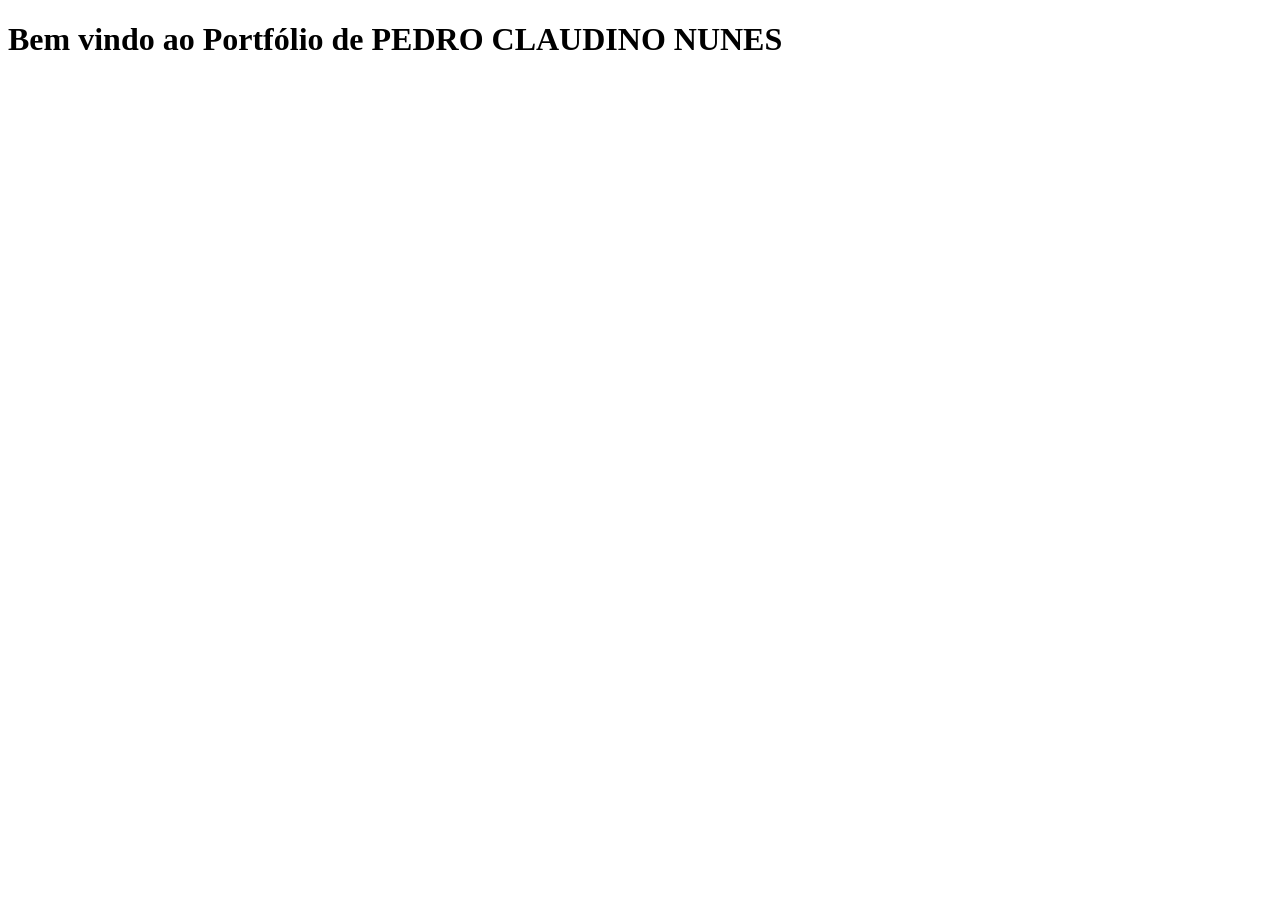
==== docs/index.html @ 67e27e83 "Criação do arquivo docs/index.html" ====
<!DOCTYPE html>
<html lang="pt-br">
<head>
    <meta charset="UTF-8">
    <title>Portfólio - PEDRO CLAUDINO NUNES</title>
</head>
<body>
    <h1>Bem vindo ao Portfólio de PEDRO CLAUDINO NUNES</h1>
</body>
</html>
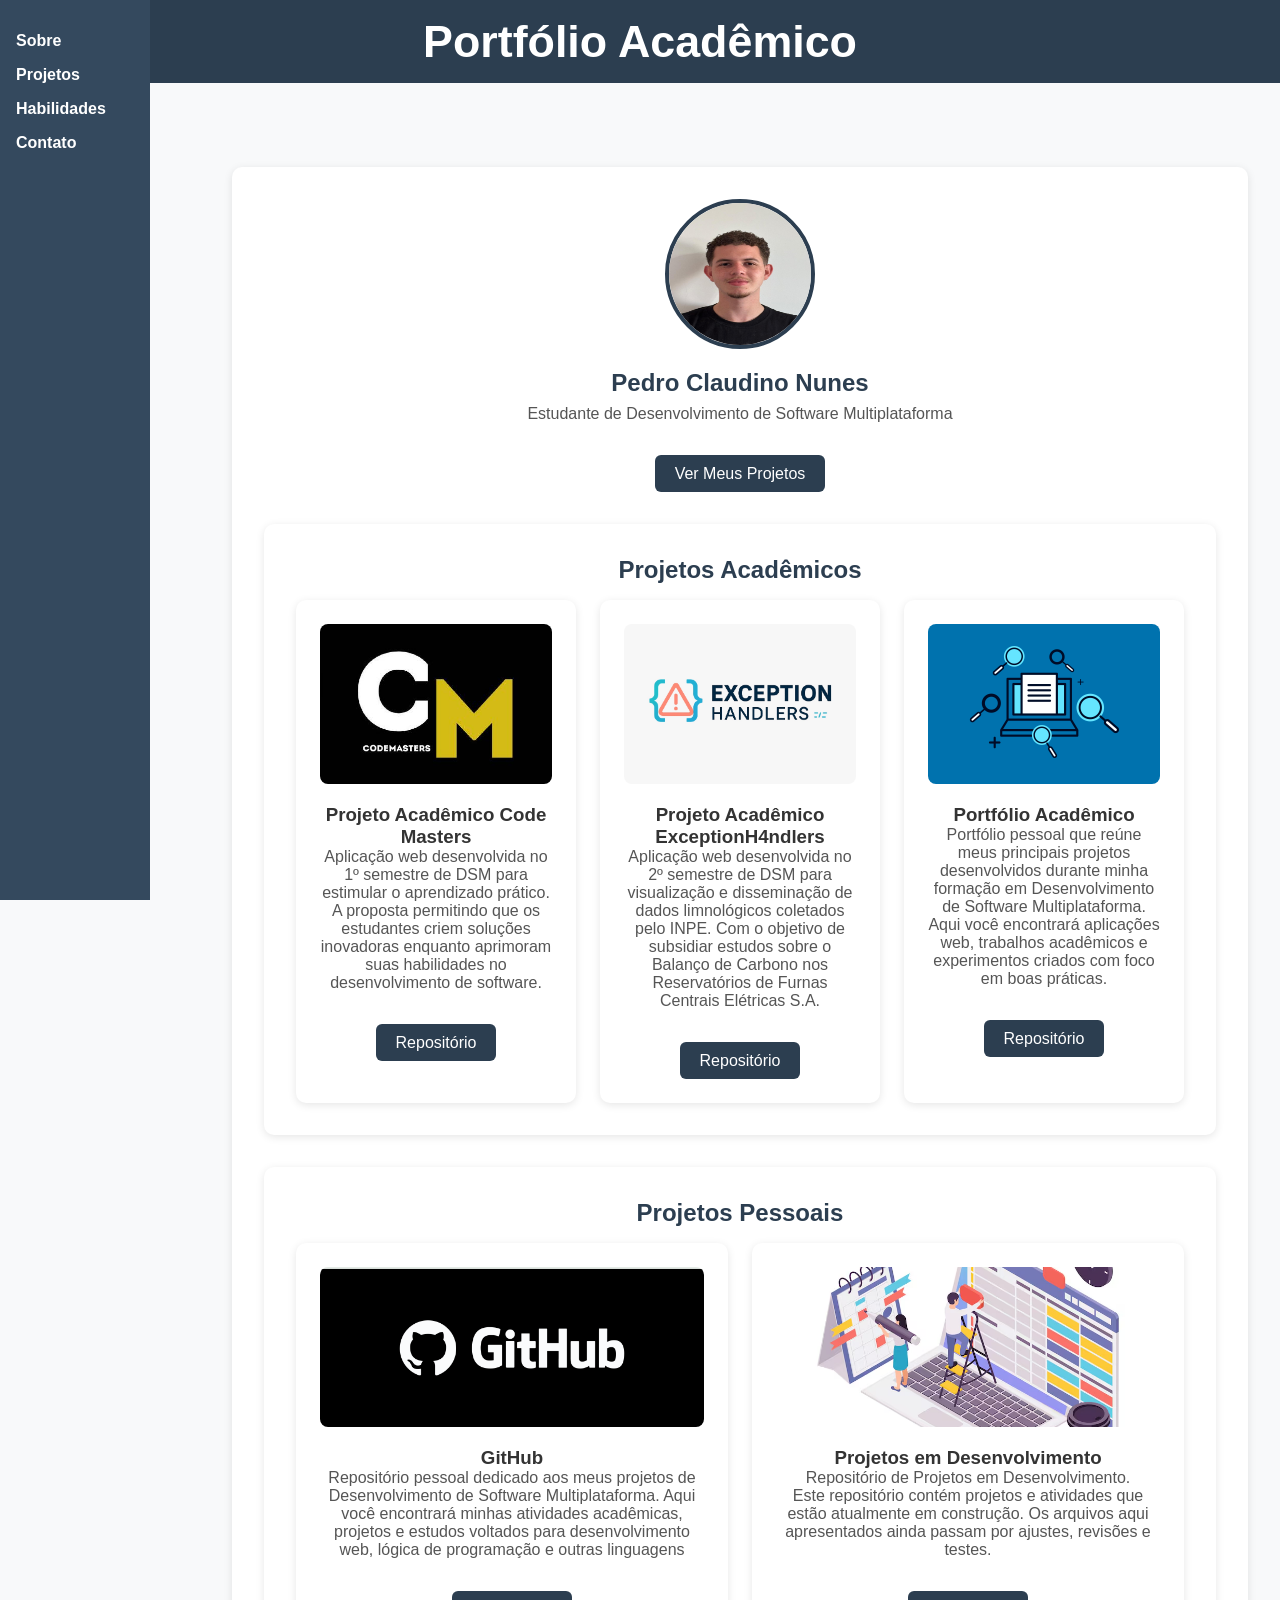
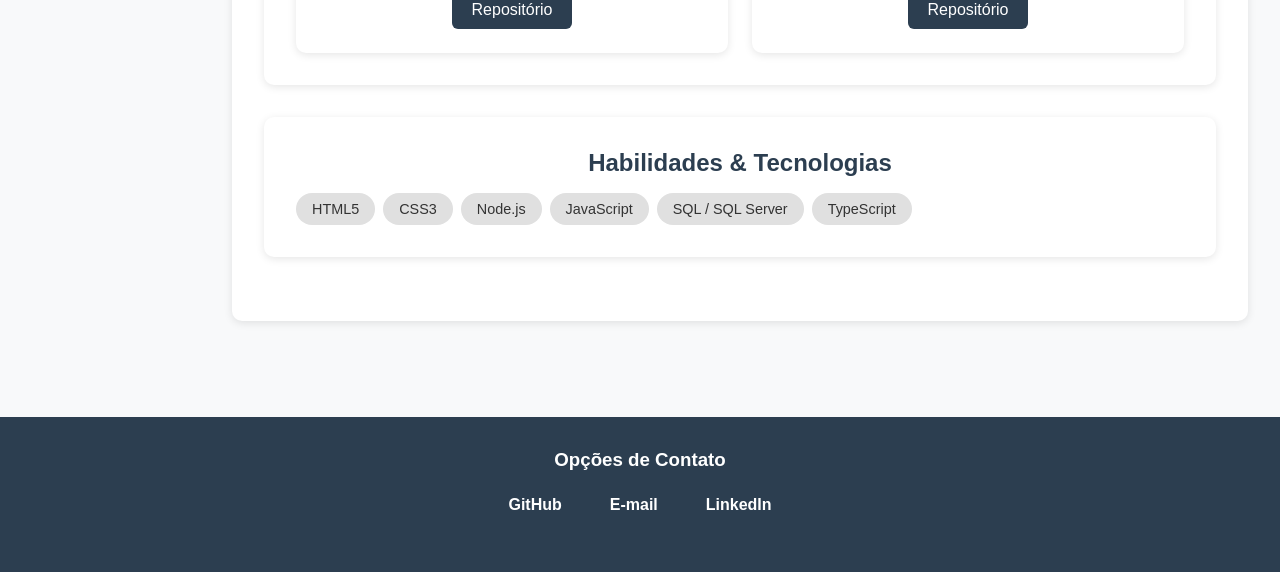
==== commit 1a05f3b1: "Add files via upload" ====
--- a/docs/index.html
+++ b/docs/index.html
@@ -1,11 +1,109 @@
-
-<!DOCTYPE html>
-<html lang="pt-br">
-<head>
-    <meta charset="UTF-8">
-    <title>Portfólio - PEDRO CLAUDINO NUNES</title>
-</head>
-<body>
-    <h1>Bem vindo ao Portfólio de PEDRO CLAUDINO NUNES</h1>
-</body>
-</html>
+<!DOCTYPE html>
+<html lang="pt-BR">
+<head>
+  <meta charset="UTF-8">
+  <title>Portfólio - Pedro Claudino Nunes</title>
+  <link rel="stylesheet" href="style.css">
+</head>
+<body>
+  
+  <header class="header">
+    <h1>Portfólio Acadêmico</h1>
+  </header>
+
+  <aside class="sidebar">
+    <nav>
+      <a href="#sobre">Sobre</a>
+      <a href="#projetos">Projetos</a>
+      
+      <a href="#habilidades">Habilidades</a>
+      <a href="#contato">Contato</a>
+    </nav>
+  </aside>
+
+  <main class="conteudo">
+
+    <section class="hero">
+      <img src="profilepicture.jpeg" alt="Foto de Pedro" class="hero-img">
+      <h2>Pedro Claudino Nunes</h2>
+      <p>Estudante de Desenvolvimento de Software Multiplataforma</p>
+      <a href="#projetos" class="btn">Ver Meus Projetos</a>
+<section id="projetos" class="secao">
+  <h2>Projetos Acadêmicos</h2>
+
+  <div class="cards">
+
+    <div class="card">
+      <img src="codemasters.jfif" alt="Imagem do projeto Code Masters" class="card-img">
+      <h3>Projeto Acadêmico Code Masters</h3>
+      <p>Aplicação web desenvolvida no 1º semestre de DSM para estimular o aprendizado prático. A proposta permitindo que os estudantes criem soluções inovadoras enquanto aprimoram suas habilidades no desenvolvimento de software.</p>
+      <a href="https://github.com/CodeMasters-dsm/Projeto" target="_blank" class="btn">Repositório</a>
+    </div>
+
+    <div class="card">
+      <img src="exceptionhandlers.jpeg" alt="Imagem do projeto ExceptionHandlers" class="card-img">
+      <h3>Projeto Acadêmico ExceptionH4ndlers</h3>
+      <p>Aplicação web desenvolvida no 2º semestre de DSM para visualização e disseminação de dados limnológicos coletados pelo INPE. Com o objetivo de subsidiar estudos sobre o Balanço de Carbono nos Reservatórios de Furnas Centrais Elétricas S.A.</p>
+      <a href="https://github.com/ExceptionH4ndlers/ABP_2DSM" target="_blank" class="btn">Repositório</a>
+    </div>
+
+    <div class="card">
+      <img src="portifolio.png" alt="Imagem do Portfólio" class="card-img">
+      <h3>Portfólio Acadêmico</h3>
+      <p>Portfólio pessoal que reúne meus principais projetos desenvolvidos durante minha formação em Desenvolvimento de Software Multiplataforma. Aqui você encontrará aplicações web, trabalhos acadêmicos e experimentos criados com foco em boas práticas.</p>
+      <a href="https://github.com/fatec-jacarei-dsm-portfolio/ra2581392513045" target="_blank" class="btn">Repositório</a>
+    </div>
+
+  </div>
+</section>
+
+<section id="projetos" class="secao">
+  <h2>Projetos Pessoais</h2>
+
+  <div class="cards">
+
+    <div class="card">
+      <img src="github.png" alt="Imagem do GitHub" class="card-img">
+      <h3>GitHub</h3>
+      <p>Repositório pessoal dedicado aos meus projetos de Desenvolvimento de Software Multiplataforma. Aqui você encontrará minhas atividades acadêmicas, projetos e estudos voltados para desenvolvimento web, lógica de programação e outras linguagens</p>
+      <a href="https://github.com/PeClaudino2006?tab=repositories" target="_blank" class="btn">Repositório</a>
+    </div>
+
+    <div class="card">
+      <img src="planejamento.png" alt="Imagem do Git de atividades" class="card-img">
+      <h3>Projetos em Desenvolvimento</h3>
+      <p>Repositório de Projetos em Desenvolvimento. <br>Este repositório contém projetos e atividades que estão atualmente em construção. Os arquivos aqui apresentados ainda passam por ajustes, revisões e testes.</br></p>
+      <a href="https://github.com/PeClaudino2006/Fatec_Atividades" target="_blank" class="btn">Repositório</a>
+    </div>
+
+  </div>
+</section>
+
+
+
+
+    <section id="habilidades" class="secao">
+      <h2>Habilidades & Tecnologias</h2>
+      <div class="tags">
+        <span>HTML5</span>
+        <span>CSS3</span>
+        <span>Node.js</span>
+        <span>JavaScript</span>
+        <span>SQL / SQL Server</span>
+        <span>TypeScript</span>
+      </div>
+    </section>
+    
+  </main>
+
+  <footer id="contato">
+    <h3>Opções de Contato</h3>
+    <div class="footer-links">
+      <a href="https://github.com/PeClaudino2006" target="_blank">GitHub</a>
+      <a href="pedro.nunes11@fatec.sp.gov.br">E-mail</a>
+      <a href="https://www.linkedin.com/in/pedro-claudino-0566472b9/" target="_blank">LinkedIn</a>
+    </div>
+  </footer>
+
+</body>
+</html>
--- a/docs/style.css
+++ b/docs/style.css
@@ -0,0 +1,207 @@
+* {
+  margin: 0;
+  padding: 0;
+  box-sizing: border-box;
+}
+
+html {
+  scroll-behavior: smooth; 
+}
+
+body {
+  font-family: Arial, sans-serif;
+  background: #f8f9fa;
+  color: #333;
+  display: flex;
+  flex-direction: column;
+}
+
+
+.header {
+  background: #2c3e50;
+  color: white;
+  text-align: center;
+  padding: 1rem;
+  text-align: center;
+  font-size: 1.4rem;
+  font-weight: bold;
+}
+
+.sidebar {
+  position: fixed;
+  top: 0;
+  left: 0;
+  width: 150px;
+  height: 100%;
+  background: #34495e;
+  padding: 2rem 1rem;
+}
+
+.sidebar nav {
+  display: flex;
+  flex-direction: column;
+  gap: 1rem;
+}
+
+.sidebar a {
+  color: white;
+  text-decoration: none;
+  font-weight: bold;
+}
+
+.sidebar a:hover {
+  text-decoration: underline;
+}
+
+
+.conteudo {
+  margin-left: 200px; 
+  margin-top: 20px;
+  padding: 2rem;
+}
+
+.hero {
+  text-align: center;
+  margin: 2rem auto;
+  padding: 2rem;
+  background: white;
+  border-radius: 10px;
+  box-shadow: 0 2px 8px rgba(0,0,0,0.1);
+}
+
+.hero-img {
+  width: 150px;
+  height: 150px;
+  border-radius: 50%;
+  border: 4px solid #2c3e50;
+  margin-bottom: 1rem;
+}
+
+.hero h2 {
+  color: #2c3e50;
+  margin-bottom: 0.5rem;
+}
+
+.hero p {
+  margin-bottom: 1rem;
+  color: #555;
+}
+
+.secao {
+  max-width: 1000px;
+  margin: 2rem auto;
+  padding: 2rem;
+  background: white;
+  border-radius: 10px;
+  box-shadow: 0 2px 8px rgba(0,0,0,0.1);
+}
+
+.secao h2 {
+  color: #2c3e50;
+  margin-bottom: 1rem;
+}
+
+
+.cards {
+  display: grid;
+  grid-template-columns: repeat(auto-fit, minmax(280px, 1fr));
+  gap: 1.5rem;
+}
+
+.card {
+  padding: 1.5rem;
+  background: #fff;
+  border-radius: 10px;
+  box-shadow: 0 2px 8px rgba(0,0,0,0.1);
+  text-align: center;
+  transition: transform 0.3s, box-shadow 0.3s;
+}
+
+.card:hover {
+  transform: translateY(-5px);
+  box-shadow: 0 4px 12px rgba(0,0,0,0.15);
+}
+
+.card-img {
+  width: 100%;
+  height: 160px;
+  object-fit: cover;
+  border-radius: 8px;
+  margin-bottom: 1rem;
+}
+
+.btn {
+  display: inline-block;
+  margin-top: 1rem;
+  padding: 0.6rem 1.2rem;
+  background: #2c3e50;
+  color: white;
+  border-radius: 6px;
+  text-decoration: none;
+  transition: background 0.3s;
+}
+
+.btn:hover {
+  background: #1a252f;
+}
+
+.tags {
+  display: flex;
+  flex-wrap: wrap;
+  gap: 0.5rem;
+  margin-top: 1rem;
+}
+
+.tags span {
+  background: #e0e0e0;
+  padding: 0.5rem 1rem;
+  border-radius: 20px;
+  font-size: 0.9rem;
+}
+
+.cert-list {
+  list-style: none;
+  padding-left: 1rem;
+}
+
+.cert-list li {
+  margin-bottom: 0.5rem;
+}
+
+footer {
+  text-align: center;
+  padding: 2rem 1rem;
+  background: #2c3e50;
+  color: white;
+  margin-top: 2rem;
+}
+
+.footer-links {
+  display: flex;
+  justify-content: center;
+  gap: 1rem;
+  margin: 1rem 0;
+}
+
+.footer-links a {
+  text-decoration: none;
+  padding: 0.6rem 1rem;
+  border-radius: 6px;
+  color: white;
+  font-weight: bold;
+  transition: background 0.3s;
+}
+
+.footer-links a:hover {
+  background: #1a252f;
+}
+
+@media (max-width: 768px) {
+  .sidebar {
+    display: none;
+  }
+  .conteudo {
+    margin-left: 0;
+  }
+}
+
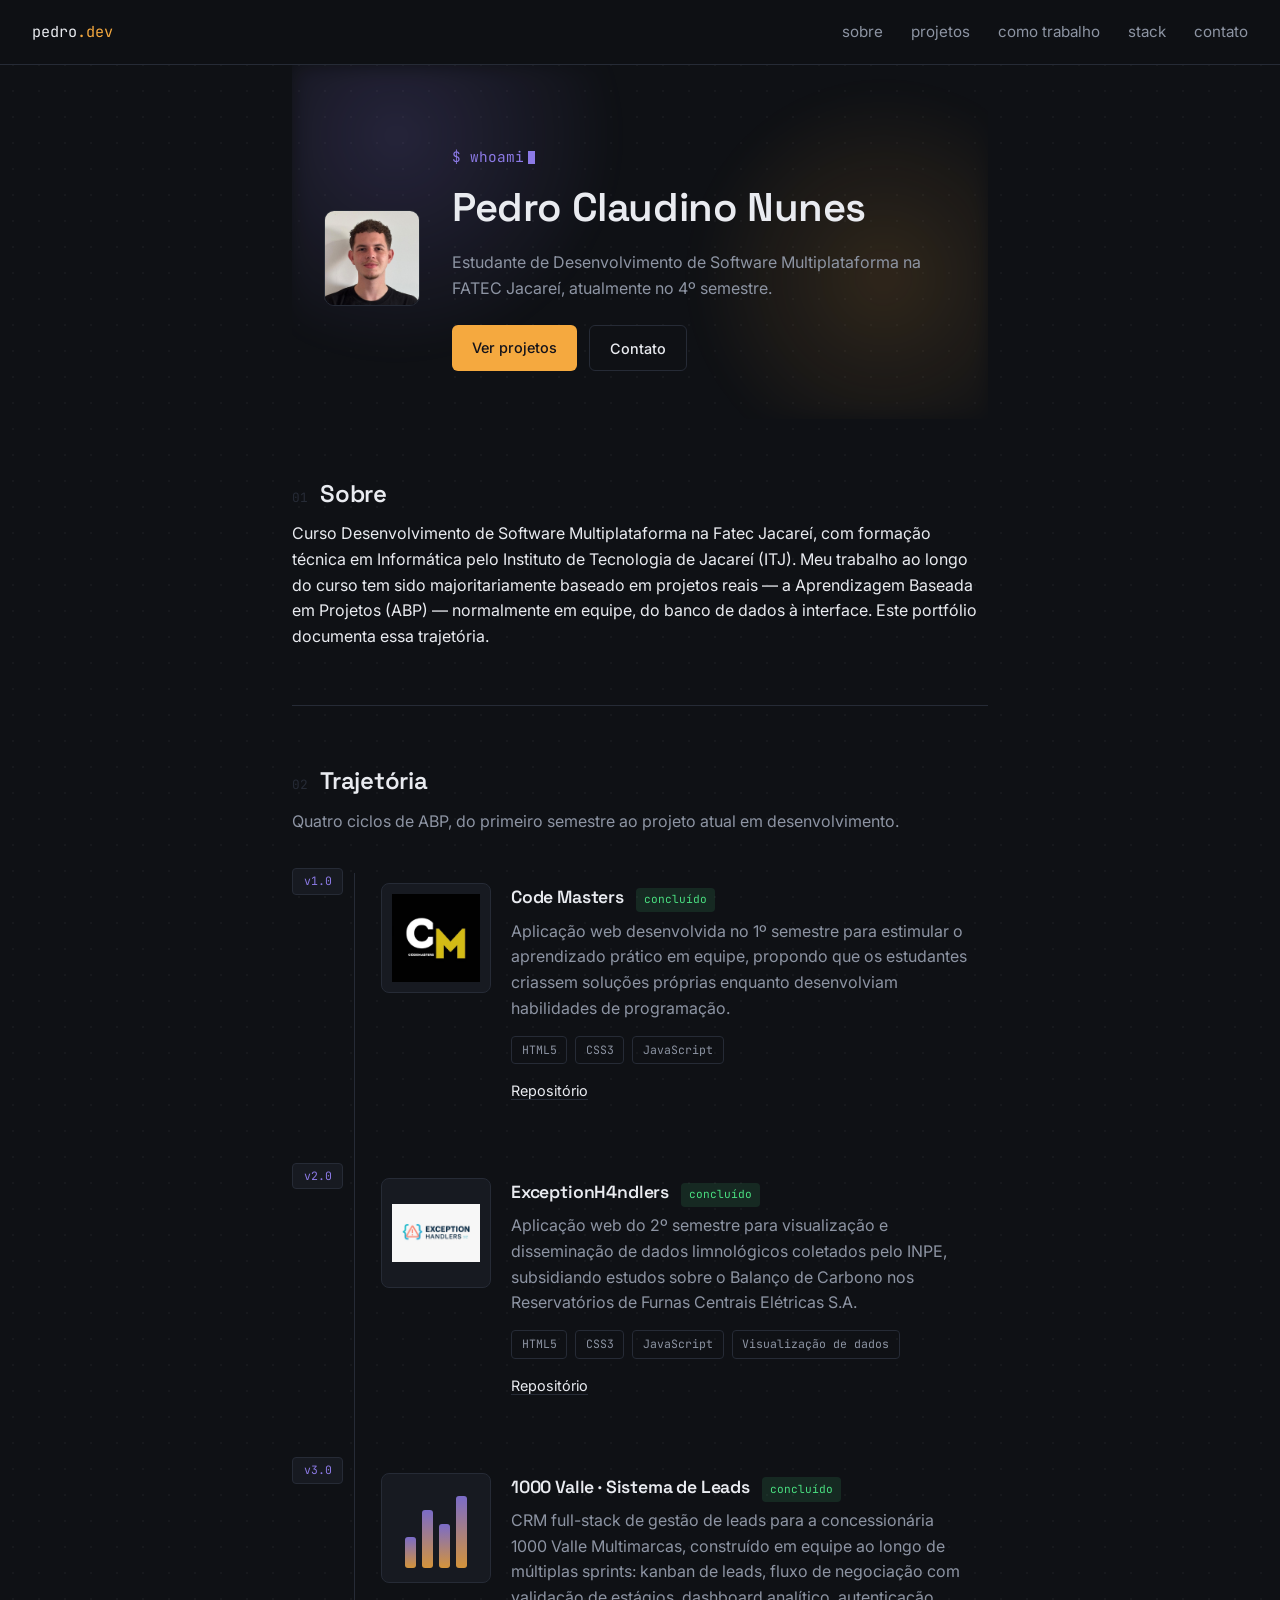
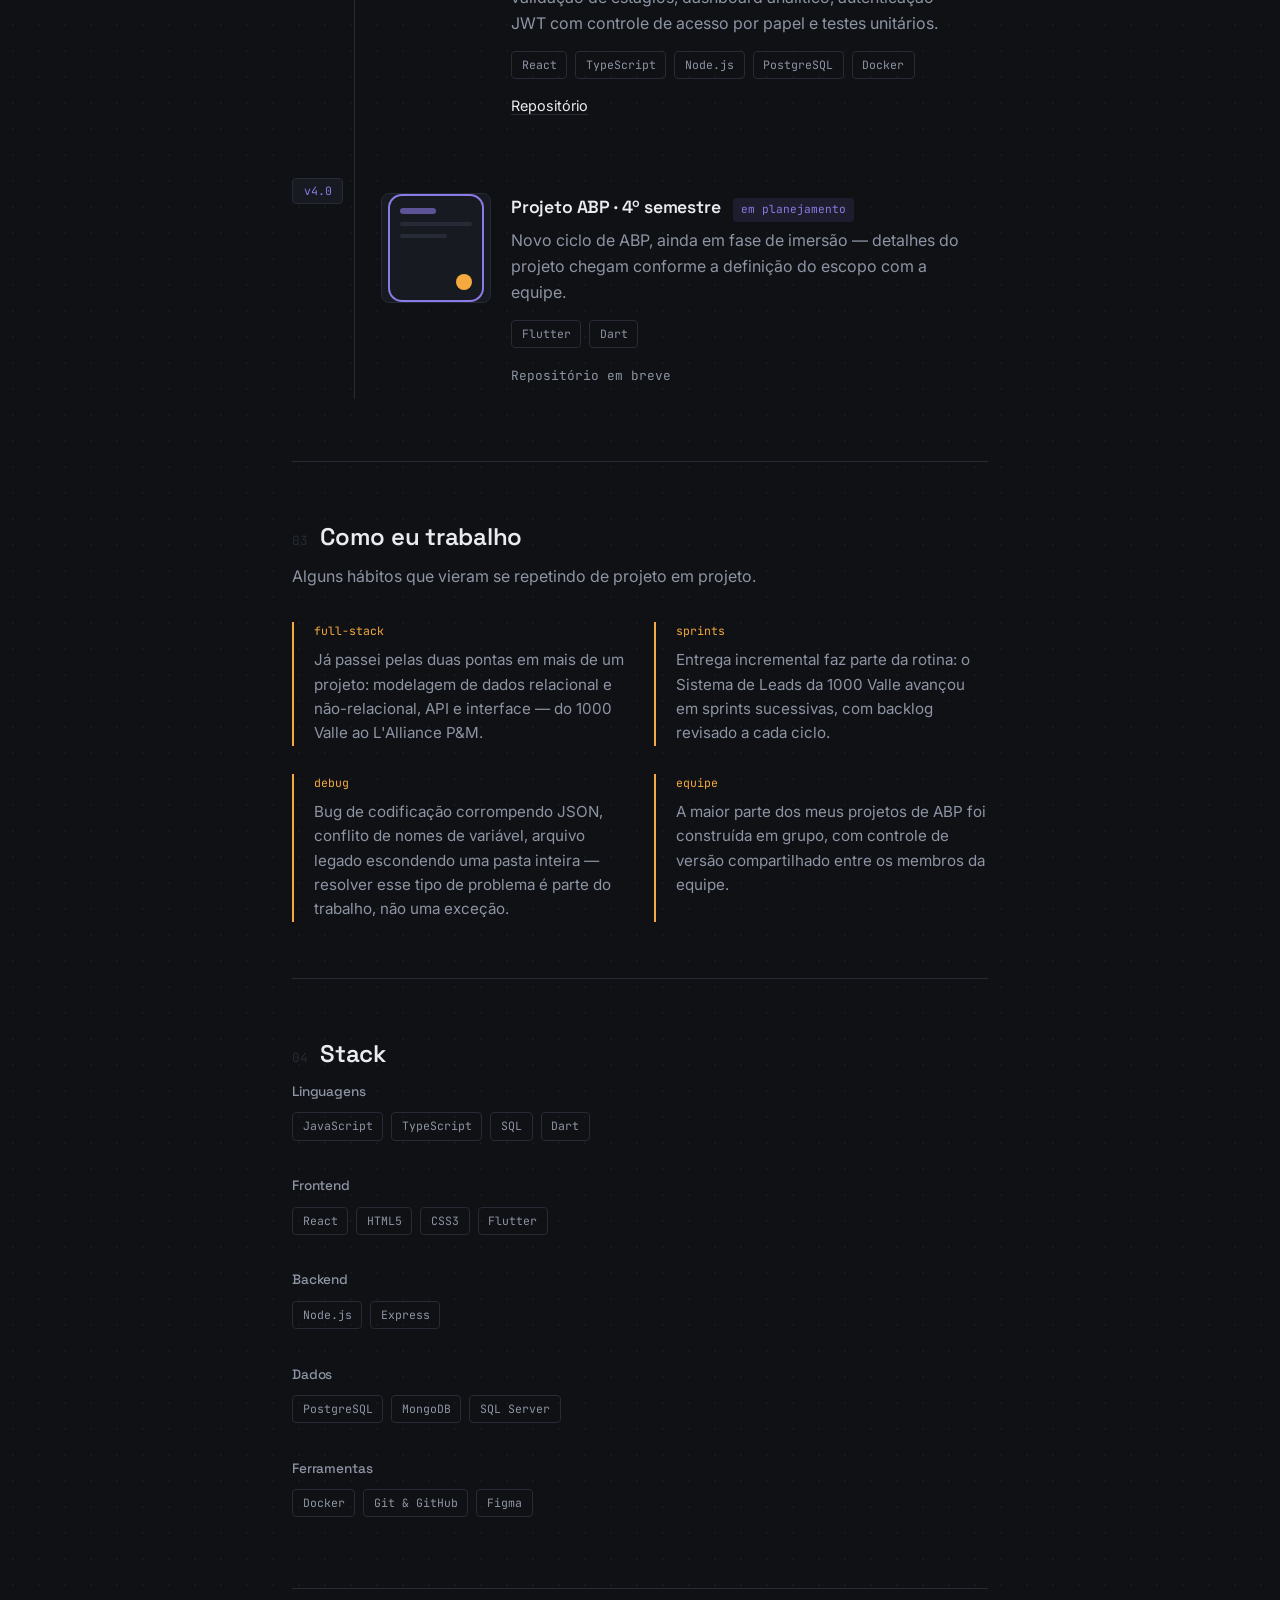
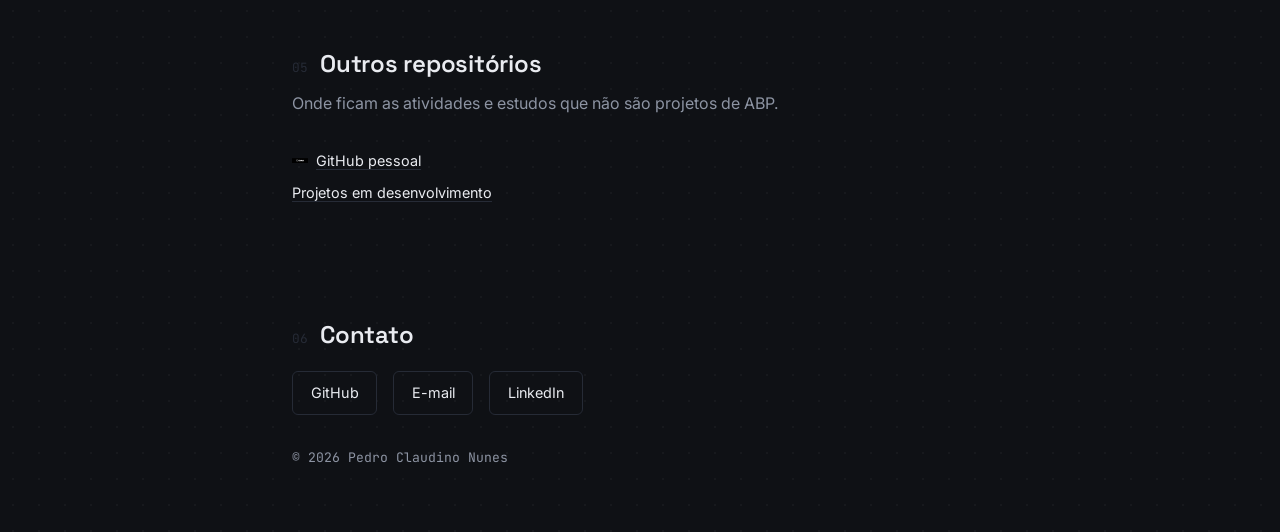
==== commit b1774dd7: "Adiciona portfólio pessoal" ====
--- a/docs/index.html
+++ b/docs/index.html
@@ -1,109 +1,235 @@
-<!DOCTYPE html>
-<html lang="pt-BR">
-<head>
-  <meta charset="UTF-8">
-  <title>Portfólio - Pedro Claudino Nunes</title>
-  <link rel="stylesheet" href="style.css">
-</head>
-<body>
-  
-  <header class="header">
-    <h1>Portfólio Acadêmico</h1>
-  </header>
-
-  <aside class="sidebar">
-    <nav>
-      <a href="#sobre">Sobre</a>
-      <a href="#projetos">Projetos</a>
-      
-      <a href="#habilidades">Habilidades</a>
-      <a href="#contato">Contato</a>
-    </nav>
-  </aside>
-
-  <main class="conteudo">
-
-    <section class="hero">
-      <img src="profilepicture.jpeg" alt="Foto de Pedro" class="hero-img">
-      <h2>Pedro Claudino Nunes</h2>
-      <p>Estudante de Desenvolvimento de Software Multiplataforma</p>
-      <a href="#projetos" class="btn">Ver Meus Projetos</a>
-<section id="projetos" class="secao">
-  <h2>Projetos Acadêmicos</h2>
-
-  <div class="cards">
-
-    <div class="card">
-      <img src="codemasters.jfif" alt="Imagem do projeto Code Masters" class="card-img">
-      <h3>Projeto Acadêmico Code Masters</h3>
-      <p>Aplicação web desenvolvida no 1º semestre de DSM para estimular o aprendizado prático. A proposta permitindo que os estudantes criem soluções inovadoras enquanto aprimoram suas habilidades no desenvolvimento de software.</p>
-      <a href="https://github.com/CodeMasters-dsm/Projeto" target="_blank" class="btn">Repositório</a>
-    </div>
-
-    <div class="card">
-      <img src="exceptionhandlers.jpeg" alt="Imagem do projeto ExceptionHandlers" class="card-img">
-      <h3>Projeto Acadêmico ExceptionH4ndlers</h3>
-      <p>Aplicação web desenvolvida no 2º semestre de DSM para visualização e disseminação de dados limnológicos coletados pelo INPE. Com o objetivo de subsidiar estudos sobre o Balanço de Carbono nos Reservatórios de Furnas Centrais Elétricas S.A.</p>
-      <a href="https://github.com/ExceptionH4ndlers/ABP_2DSM" target="_blank" class="btn">Repositório</a>
-    </div>
-
-    <div class="card">
-      <img src="portifolio.png" alt="Imagem do Portfólio" class="card-img">
-      <h3>Portfólio Acadêmico</h3>
-      <p>Portfólio pessoal que reúne meus principais projetos desenvolvidos durante minha formação em Desenvolvimento de Software Multiplataforma. Aqui você encontrará aplicações web, trabalhos acadêmicos e experimentos criados com foco em boas práticas.</p>
-      <a href="https://github.com/fatec-jacarei-dsm-portfolio/ra2581392513045" target="_blank" class="btn">Repositório</a>
-    </div>
-
-  </div>
-</section>
-
-<section id="projetos" class="secao">
-  <h2>Projetos Pessoais</h2>
-
-  <div class="cards">
-
-    <div class="card">
-      <img src="github.png" alt="Imagem do GitHub" class="card-img">
-      <h3>GitHub</h3>
-      <p>Repositório pessoal dedicado aos meus projetos de Desenvolvimento de Software Multiplataforma. Aqui você encontrará minhas atividades acadêmicas, projetos e estudos voltados para desenvolvimento web, lógica de programação e outras linguagens</p>
-      <a href="https://github.com/PeClaudino2006?tab=repositories" target="_blank" class="btn">Repositório</a>
-    </div>
-
-    <div class="card">
-      <img src="planejamento.png" alt="Imagem do Git de atividades" class="card-img">
-      <h3>Projetos em Desenvolvimento</h3>
-      <p>Repositório de Projetos em Desenvolvimento. <br>Este repositório contém projetos e atividades que estão atualmente em construção. Os arquivos aqui apresentados ainda passam por ajustes, revisões e testes.</br></p>
-      <a href="https://github.com/PeClaudino2006/Fatec_Atividades" target="_blank" class="btn">Repositório</a>
-    </div>
-
-  </div>
-</section>
-
-
-
-
-    <section id="habilidades" class="secao">
-      <h2>Habilidades & Tecnologias</h2>
-      <div class="tags">
-        <span>HTML5</span>
-        <span>CSS3</span>
-        <span>Node.js</span>
-        <span>JavaScript</span>
-        <span>SQL / SQL Server</span>
-        <span>TypeScript</span>
-      </div>
-    </section>
-    
-  </main>
-
-  <footer id="contato">
-    <h3>Opções de Contato</h3>
-    <div class="footer-links">
-      <a href="https://github.com/PeClaudino2006" target="_blank">GitHub</a>
-      <a href="pedro.nunes11@fatec.sp.gov.br">E-mail</a>
-      <a href="https://www.linkedin.com/in/pedro-claudino-0566472b9/" target="_blank">LinkedIn</a>
-    </div>
-  </footer>
-
-</body>
-</html>
+<!DOCTYPE html>
+<html lang="pt-BR">
+<head>
+  <meta charset="UTF-8">
+  <meta name="viewport" content="width=device-width, initial-scale=1.0">
+  <title>Pedro Claudino Nunes — Portfólio</title>
+  <link rel="preconnect" href="https://fonts.googleapis.com">
+  <link rel="preconnect" href="https://fonts.gstatic.com" crossorigin>
+  <link href="https://fonts.googleapis.com/css2?family=Space+Grotesk:wght@500;600;700&family=Inter:wght@400;500;600&family=JetBrains+Mono:wght@400;500&display=swap" rel="stylesheet">
+  <link rel="stylesheet" href="style.css">
+</head>
+<body>
+
+  <header class="topbar">
+    <a href="#" class="logo">pedro<span>.dev</span></a>
+    <nav>
+      <a href="#sobre">sobre</a>
+      <a href="#trajetoria">projetos</a>
+      <a href="#metodologia">como trabalho</a>
+      <a href="#stack">stack</a>
+      <a href="#contato">contato</a>
+    </nav>
+  </header>
+
+  <main>
+
+    <section class="hero">
+      <div class="hero-glow"></div>
+      <img src="profilepicture.jpeg" alt="Foto de Pedro" class="hero-img">
+      <div class="hero-text">
+        <p class="prompt">$ whoami<span class="cursor"></span></p>
+        <h1>Pedro Claudino Nunes</h1>
+        <p class="hero-desc">Estudante de Desenvolvimento de Software Multiplataforma na FATEC Jacareí, atualmente no 4º semestre.</p>
+        <div class="hero-actions">
+          <a href="#trajetoria" class="btn btn-primary">Ver projetos</a>
+          <a href="#contato" class="btn btn-ghost">Contato</a>
+        </div>
+      </div>
+    </section>
+
+    <section id="sobre" class="section reveal">
+      <div class="section-head">
+        <span class="section-index">01</span>
+        <h2>Sobre</h2>
+      </div>
+      <p>Curso Desenvolvimento de Software Multiplataforma na Fatec Jacareí, com formação técnica em Informática pelo Instituto de Tecnologia de Jacareí (ITJ). Meu trabalho ao longo do curso tem sido majoritariamente baseado em projetos reais — a Aprendizagem Baseada em Projetos (ABP) — normalmente em equipe, do banco de dados à interface. Este portfólio documenta essa trajetória.</p>
+    </section>
+
+    <section id="trajetoria" class="section">
+      <div class="section-head reveal">
+        <span class="section-index">02</span>
+        <h2>Trajetória</h2>
+      </div>
+      <p class="section-intro reveal">Quatro ciclos de ABP, do primeiro semestre ao projeto atual em desenvolvimento.</p>
+
+      <ol class="timeline">
+
+        <li class="entry reveal">
+          <span class="version">v1.0</span>
+          <div class="entry-body">
+            <div class="entry-media">
+              <img src="codemasters.jfif" alt="Logo Code Masters" loading="lazy">
+            </div>
+            <div class="entry-content">
+              <div class="entry-head">
+                <h3>Code Masters</h3>
+                <span class="status status-done">concluído</span>
+              </div>
+              <p>Aplicação web desenvolvida no 1º semestre para estimular o aprendizado prático em equipe, propondo que os estudantes criassem soluções próprias enquanto desenvolviam habilidades de programação.</p>
+              <div class="tags"><span>HTML5</span><span>CSS3</span><span>JavaScript</span></div>
+              <a href="https://github.com/CodeMasters-dsm/Projeto" target="_blank" class="link">Repositório</a>
+            </div>
+          </div>
+        </li>
+
+        <li class="entry reveal">
+          <span class="version">v2.0</span>
+          <div class="entry-body">
+            <div class="entry-media">
+              <img src="exceptionhandlers.jpeg" alt="Logo Exception Handlers" loading="lazy">
+            </div>
+            <div class="entry-content">
+              <div class="entry-head">
+                <h3>ExceptionH4ndlers</h3>
+                <span class="status status-done">concluído</span>
+              </div>
+              <p>Aplicação web do 2º semestre para visualização e disseminação de dados limnológicos coletados pelo INPE, subsidiando estudos sobre o Balanço de Carbono nos Reservatórios de Furnas Centrais Elétricas S.A.</p>
+              <div class="tags"><span>HTML5</span><span>CSS3</span><span>JavaScript</span><span>Visualização de dados</span></div>
+              <a href="https://github.com/ExceptionH4ndlers/ABP_2DSM" target="_blank" class="link">Repositório</a>
+            </div>
+          </div>
+        </li>
+
+        <li class="entry reveal">
+          <span class="version">v3.0</span>
+          <div class="entry-body">
+            <div class="entry-media">
+              <div class="mock mock-kanban" aria-hidden="true">
+                <span class="bar" style="--h:38%"></span>
+                <span class="bar" style="--h:72%"></span>
+                <span class="bar" style="--h:55%"></span>
+                <span class="bar" style="--h:90%"></span>
+              </div>
+            </div>
+            <div class="entry-content">
+              <div class="entry-head">
+                <h3>1000 Valle · Sistema de Leads</h3>
+                <span class="status status-done">concluído</span>
+              </div>
+              <p>CRM full-stack de gestão de leads para a concessionária 1000 Valle Multimarcas, construído em equipe ao longo de múltiplas sprints: kanban de leads, fluxo de negociação com validação de estágios, dashboard analítico, autenticação JWT com controle de acesso por papel e testes unitários.</p>
+              <div class="tags"><span>React</span><span>TypeScript</span><span>Node.js</span><span>PostgreSQL</span><span>Docker</span></div>
+              <a href="https://github.com/NexussDev/abp-3-valle-leads-system" target="_blank" class="link">Repositório</a>
+            </div>
+          </div>
+        </li>
+
+        <li class="entry reveal">
+          <span class="version">v4.0</span>
+          <div class="entry-body">
+            <div class="entry-media">
+              <div class="mock mock-mobile" aria-hidden="true">
+                <span class="mock-bar"></span>
+                <span class="mock-line"></span>
+                <span class="mock-line short"></span>
+                <span class="mock-fab"></span>
+              </div>
+            </div>
+            <div class="entry-content">
+              <div class="entry-head">
+                <h3>Projeto ABP · 4º semestre</h3>
+                <span class="status status-planning">em planejamento</span>
+              </div>
+              <p>Novo ciclo de ABP, ainda em fase de imersão — detalhes do projeto chegam conforme a definição do escopo com a equipe.</p>
+              <div class="tags"><span>Flutter</span><span>Dart</span></div>
+              <span class="link link-disabled">Repositório em breve</span>
+            </div>
+          </div>
+        </li>
+
+      </ol>
+    </section>
+
+    <section id="metodologia" class="section">
+      <div class="section-head reveal">
+        <span class="section-index">03</span>
+        <h2>Como eu trabalho</h2>
+      </div>
+      <p class="section-intro reveal">Alguns hábitos que vieram se repetindo de projeto em projeto.</p>
+
+      <div class="principles">
+
+        <div class="principle reveal">
+          <span class="principle-tag">full-stack</span>
+          <p>Já passei pelas duas pontas em mais de um projeto: modelagem de dados relacional e não-relacional, API e interface — do 1000 Valle ao L'Alliance P&amp;M.</p>
+        </div>
+
+        <div class="principle reveal">
+          <span class="principle-tag">sprints</span>
+          <p>Entrega incremental faz parte da rotina: o Sistema de Leads da 1000 Valle avançou em sprints sucessivas, com backlog revisado a cada ciclo.</p>
+        </div>
+
+        <div class="principle reveal">
+          <span class="principle-tag">debug</span>
+          <p>Bug de codificação corrompendo JSON, conflito de nomes de variável, arquivo legado escondendo uma pasta inteira — resolver esse tipo de problema é parte do trabalho, não uma exceção.</p>
+        </div>
+
+        <div class="principle reveal">
+          <span class="principle-tag">equipe</span>
+          <p>A maior parte dos meus projetos de ABP foi construída em grupo, com controle de versão compartilhado entre os membros da equipe.</p>
+        </div>
+
+      </div>
+    </section>
+
+    <section id="stack" class="section">
+      <div class="section-head reveal">
+        <span class="section-index">04</span>
+        <h2>Stack</h2>
+      </div>
+      <div class="stack-groups">
+        <div class="stack-group reveal">
+          <h4>Linguagens</h4>
+          <div class="tags"><span>JavaScript</span><span>TypeScript</span><span>SQL</span><span>Dart</span></div>
+        </div>
+        <div class="stack-group reveal">
+          <h4>Frontend</h4>
+          <div class="tags"><span>React</span><span>HTML5</span><span>CSS3</span><span>Flutter</span></div>
+        </div>
+        <div class="stack-group reveal">
+          <h4>Backend</h4>
+          <div class="tags"><span>Node.js</span><span>Express</span></div>
+        </div>
+        <div class="stack-group reveal">
+          <h4>Dados</h4>
+          <div class="tags"><span>PostgreSQL</span><span>MongoDB</span><span>SQL Server</span></div>
+        </div>
+        <div class="stack-group reveal">
+          <h4>Ferramentas</h4>
+          <div class="tags"><span>Docker</span><span>Git &amp; GitHub</span><span>Figma</span></div>
+        </div>
+      </div>
+    </section>
+
+    <section class="section reveal">
+      <div class="section-head">
+        <span class="section-index">05</span>
+        <h2>Outros repositórios</h2>
+      </div>
+      <p class="section-intro">Onde ficam as atividades e estudos que não são projetos de ABP.</p>
+      <div class="links-list">
+        <a href="https://github.com/PeClaudino2006?tab=repositories" target="_blank" class="link link-icon">
+          <img src="github.png" alt="" aria-hidden="true">
+          GitHub pessoal
+        </a>
+        <a href="https://github.com/PeClaudino2006/Fatec_Atividades" target="_blank" class="link">Projetos em desenvolvimento</a>
+      </div>
+    </section>
+
+  </main>
+
+  <footer id="contato">
+    <div class="section-head">
+      <span class="section-index">06</span>
+      <h2>Contato</h2>
+    </div>
+    <div class="footer-links">
+      <a href="https://github.com/PeClaudino2006" target="_blank">GitHub</a>
+      <a href="mailto:pedro.nunes11@fatec.sp.gov.br">E-mail</a>
+      <a href="https://www.linkedin.com/in/pedro-claudino-0566472b9/" target="_blank">LinkedIn</a>
+    </div>
+    <p class="footer-note">© 2026 Pedro Claudino Nunes</p>
+  </footer>
+
+</body>
+</html>
--- a/docs/style.css
+++ b/docs/style.css
@@ -1,207 +1,651 @@
-* {
-  margin: 0;
-  padding: 0;
-  box-sizing: border-box;
-}
-
-html {
-  scroll-behavior: smooth; 
-}
-
-body {
-  font-family: Arial, sans-serif;
-  background: #f8f9fa;
-  color: #333;
-  display: flex;
-  flex-direction: column;
-}
-
-
-.header {
-  background: #2c3e50;
-  color: white;
-  text-align: center;
-  padding: 1rem;
-  text-align: center;
-  font-size: 1.4rem;
-  font-weight: bold;
-}
-
-.sidebar {
-  position: fixed;
-  top: 0;
-  left: 0;
-  width: 150px;
-  height: 100%;
-  background: #34495e;
-  padding: 2rem 1rem;
-}
-
-.sidebar nav {
-  display: flex;
-  flex-direction: column;
-  gap: 1rem;
-}
-
-.sidebar a {
-  color: white;
-  text-decoration: none;
-  font-weight: bold;
-}
-
-.sidebar a:hover {
-  text-decoration: underline;
-}
-
-
-.conteudo {
-  margin-left: 200px; 
-  margin-top: 20px;
-  padding: 2rem;
-}
-
-.hero {
-  text-align: center;
-  margin: 2rem auto;
-  padding: 2rem;
-  background: white;
-  border-radius: 10px;
-  box-shadow: 0 2px 8px rgba(0,0,0,0.1);
-}
-
-.hero-img {
-  width: 150px;
-  height: 150px;
-  border-radius: 50%;
-  border: 4px solid #2c3e50;
-  margin-bottom: 1rem;
-}
-
-.hero h2 {
-  color: #2c3e50;
-  margin-bottom: 0.5rem;
-}
-
-.hero p {
-  margin-bottom: 1rem;
-  color: #555;
-}
-
-.secao {
-  max-width: 1000px;
-  margin: 2rem auto;
-  padding: 2rem;
-  background: white;
-  border-radius: 10px;
-  box-shadow: 0 2px 8px rgba(0,0,0,0.1);
-}
-
-.secao h2 {
-  color: #2c3e50;
-  margin-bottom: 1rem;
-}
-
-
-.cards {
-  display: grid;
-  grid-template-columns: repeat(auto-fit, minmax(280px, 1fr));
-  gap: 1.5rem;
-}
-
-.card {
-  padding: 1.5rem;
-  background: #fff;
-  border-radius: 10px;
-  box-shadow: 0 2px 8px rgba(0,0,0,0.1);
-  text-align: center;
-  transition: transform 0.3s, box-shadow 0.3s;
-}
-
-.card:hover {
-  transform: translateY(-5px);
-  box-shadow: 0 4px 12px rgba(0,0,0,0.15);
-}
-
-.card-img {
-  width: 100%;
-  height: 160px;
-  object-fit: cover;
-  border-radius: 8px;
-  margin-bottom: 1rem;
-}
-
-.btn {
-  display: inline-block;
-  margin-top: 1rem;
-  padding: 0.6rem 1.2rem;
-  background: #2c3e50;
-  color: white;
-  border-radius: 6px;
-  text-decoration: none;
-  transition: background 0.3s;
-}
-
-.btn:hover {
-  background: #1a252f;
-}
-
-.tags {
-  display: flex;
-  flex-wrap: wrap;
-  gap: 0.5rem;
-  margin-top: 1rem;
-}
-
-.tags span {
-  background: #e0e0e0;
-  padding: 0.5rem 1rem;
-  border-radius: 20px;
-  font-size: 0.9rem;
-}
-
-.cert-list {
-  list-style: none;
-  padding-left: 1rem;
-}
-
-.cert-list li {
-  margin-bottom: 0.5rem;
-}
-
-footer {
-  text-align: center;
-  padding: 2rem 1rem;
-  background: #2c3e50;
-  color: white;
-  margin-top: 2rem;
-}
-
-.footer-links {
-  display: flex;
-  justify-content: center;
-  gap: 1rem;
-  margin: 1rem 0;
-}
-
-.footer-links a {
-  text-decoration: none;
-  padding: 0.6rem 1rem;
-  border-radius: 6px;
-  color: white;
-  font-weight: bold;
-  transition: background 0.3s;
-}
-
-.footer-links a:hover {
-  background: #1a252f;
-}
-
-@media (max-width: 768px) {
-  .sidebar {
-    display: none;
-  }
-  .conteudo {
-    margin-left: 0;
-  }
-}
-
+* {
+  margin: 0;
+  padding: 0;
+  box-sizing: border-box;
+}
+
+:root {
+  --ink: #0f1115;
+  --surface: #171a21;
+  --surface-2: #1d212b;
+  --border: #262b36;
+  --text: #e9ebf0;
+  --muted: #8d94a3;
+  --amber: #f5a93f;
+  --violet: #8c7ae6;
+  --green: #4ade80;
+  --shadow-amber: 0 10px 30px -12px rgba(245, 169, 63, 0.35);
+  --shadow-violet: 0 10px 30px -12px rgba(140, 122, 230, 0.35);
+}
+
+html {
+  scroll-behavior: smooth;
+}
+
+@media (prefers-reduced-motion: reduce) {
+  html {
+    scroll-behavior: auto;
+  }
+}
+
+body {
+  font-family: 'Inter', sans-serif;
+  background: var(--ink);
+  background-image: radial-gradient(rgba(255, 255, 255, 0.035) 1px, transparent 1px);
+  background-size: 26px 26px;
+  color: var(--text);
+  line-height: 1.6;
+}
+
+h1, h2, h3, h4 {
+  font-family: 'Space Grotesk', sans-serif;
+  font-weight: 600;
+  letter-spacing: -0.01em;
+}
+
+a {
+  color: inherit;
+}
+
+a:focus-visible,
+button:focus-visible {
+  outline: 2px solid var(--amber);
+  outline-offset: 2px;
+}
+
+/* Top bar */
+
+.topbar {
+  position: sticky;
+  top: 0;
+  z-index: 10;
+  display: flex;
+  align-items: center;
+  justify-content: space-between;
+  padding: 1.25rem 2rem;
+  background: rgba(15, 17, 21, 0.85);
+  backdrop-filter: blur(8px);
+  border-bottom: 1px solid var(--border);
+}
+
+.logo {
+  font-family: 'JetBrains Mono', monospace;
+  font-size: 0.95rem;
+  text-decoration: none;
+  color: var(--text);
+}
+
+.logo span {
+  color: var(--amber);
+}
+
+.topbar nav {
+  display: flex;
+  gap: 1.75rem;
+  flex-wrap: wrap;
+}
+
+.topbar nav a {
+  text-decoration: none;
+  color: var(--muted);
+  font-size: 0.95rem;
+  transition: color 0.2s;
+  position: relative;
+}
+
+.topbar nav a::after {
+  content: "";
+  position: absolute;
+  left: 0;
+  bottom: -4px;
+  width: 0;
+  height: 1px;
+  background: var(--amber);
+  transition: width 0.2s;
+}
+
+.topbar nav a:hover {
+  color: var(--text);
+}
+
+.topbar nav a:hover::after {
+  width: 100%;
+}
+
+/* Layout */
+
+main {
+  max-width: 760px;
+  margin: 0 auto;
+  padding: 0 2rem;
+  position: relative;
+  z-index: 1;
+}
+
+.section {
+  padding: 3.5rem 0;
+  border-bottom: 1px solid var(--border);
+}
+
+.section:last-of-type {
+  border-bottom: none;
+}
+
+.section-head {
+  display: flex;
+  align-items: baseline;
+  gap: 0.75rem;
+  margin-bottom: 0.5rem;
+}
+
+.section-index {
+  font-family: 'JetBrains Mono', monospace;
+  font-size: 0.8rem;
+  color: var(--border);
+}
+
+.section h2 {
+  font-size: 1.5rem;
+}
+
+.section-intro {
+  color: var(--muted);
+  margin-bottom: 2rem;
+}
+
+/* Fade-in on load (CSS only — no scroll trigger without JS) */
+
+.reveal {
+  opacity: 0;
+  transform: translateY(16px);
+  animation: reveal-in 0.6s ease forwards;
+}
+
+@keyframes reveal-in {
+  to {
+    opacity: 1;
+    transform: none;
+  }
+}
+
+@media (prefers-reduced-motion: reduce) {
+  .reveal {
+    animation: none;
+    opacity: 1;
+    transform: none;
+  }
+}
+
+/* Hero */
+
+.hero {
+  position: relative;
+  display: flex;
+  align-items: center;
+  gap: 2rem;
+  padding: 5rem 2rem 3rem;
+  max-width: 760px;
+  margin: 0 auto;
+  overflow: hidden;
+}
+
+.hero-glow {
+  position: absolute;
+  inset: 0;
+  pointer-events: none;
+  z-index: 0;
+  background:
+    radial-gradient(320px circle at 15% 20%, rgba(140, 122, 230, 0.18), transparent 70%),
+    radial-gradient(280px circle at 85% 60%, rgba(245, 169, 63, 0.14), transparent 70%);
+  filter: blur(10px);
+}
+
+.hero-img {
+  position: relative;
+  z-index: 1;
+  width: 96px;
+  height: 96px;
+  border-radius: 10px;
+  object-fit: cover;
+  border: 1px solid var(--border);
+  flex-shrink: 0;
+}
+
+.hero-text {
+  position: relative;
+  z-index: 1;
+}
+
+.prompt {
+  font-family: 'JetBrains Mono', monospace;
+  color: var(--violet);
+  font-size: 0.9rem;
+  margin-bottom: 0.5rem;
+}
+
+.cursor {
+  display: inline-block;
+  width: 7px;
+  height: 0.9em;
+  background: var(--violet);
+  margin-left: 4px;
+  vertical-align: -2px;
+  animation: blink 1s step-end infinite;
+}
+
+@keyframes blink {
+  50% { opacity: 0; }
+}
+
+@media (prefers-reduced-motion: reduce) {
+  .cursor {
+    animation: none;
+  }
+}
+
+.hero-text h1 {
+  font-size: clamp(1.75rem, 4vw, 2.5rem);
+  margin-bottom: 0.6rem;
+}
+
+.hero-desc {
+  color: var(--muted);
+  max-width: 520px;
+  margin-bottom: 1.5rem;
+}
+
+.hero-actions {
+  display: flex;
+  gap: 0.75rem;
+  flex-wrap: wrap;
+}
+
+.btn {
+  display: inline-block;
+  padding: 0.65rem 1.25rem;
+  border-radius: 6px;
+  text-decoration: none;
+  font-size: 0.9rem;
+  font-weight: 500;
+  transition: background 0.2s, border-color 0.2s, box-shadow 0.2s, transform 0.2s;
+}
+
+.btn-primary {
+  background: var(--amber);
+  color: #14131a;
+}
+
+.btn-primary:hover {
+  background: #ffb85c;
+  box-shadow: var(--shadow-amber);
+  transform: translateY(-1px);
+}
+
+.btn-ghost {
+  border: 1px solid var(--border);
+  color: var(--text);
+}
+
+.btn-ghost:hover {
+  border-color: var(--muted);
+  transform: translateY(-1px);
+}
+
+/* Timeline */
+
+.timeline {
+  list-style: none;
+  position: relative;
+  padding-left: 4.5rem;
+}
+
+.timeline::before {
+  content: "";
+  position: absolute;
+  left: 3.9rem;
+  top: 0.4rem;
+  bottom: 0.4rem;
+  width: 1px;
+  background: var(--border);
+}
+
+.entry {
+  position: relative;
+  margin-bottom: 2.5rem;
+}
+
+.entry:last-child {
+  margin-bottom: 0;
+}
+
+.version {
+  position: absolute;
+  left: -4.5rem;
+  top: 0.1rem;
+  width: 3.2rem;
+  text-align: center;
+  font-family: 'JetBrains Mono', monospace;
+  font-size: 0.72rem;
+  color: var(--violet);
+  background: var(--surface);
+  border: 1px solid var(--border);
+  padding: 0.2rem 0;
+  border-radius: 4px;
+}
+
+.entry-body {
+  display: flex;
+  gap: 1.25rem;
+  padding: 1rem;
+  border-radius: 10px;
+  border: 1px solid transparent;
+  transition: border-color 0.25s, box-shadow 0.25s, transform 0.25s;
+}
+
+.entry-body:hover {
+  border-color: var(--border);
+  box-shadow: var(--shadow-violet);
+  transform: translateY(-2px);
+}
+
+.entry-media {
+  flex-shrink: 0;
+  width: 110px;
+  height: 110px;
+  border-radius: 8px;
+  overflow: hidden;
+  border: 1px solid var(--border);
+  background: var(--surface);
+  display: flex;
+  align-items: center;
+  justify-content: center;
+}
+
+.entry-media img {
+  width: 100%;
+  height: 100%;
+  object-fit: contain;
+  padding: 10px;
+}
+
+.entry-content {
+  flex: 1;
+  min-width: 0;
+}
+
+.entry-head {
+  display: flex;
+  align-items: baseline;
+  gap: 0.75rem;
+  flex-wrap: wrap;
+  margin-bottom: 0.4rem;
+}
+
+.entry-head h3 {
+  font-size: 1.1rem;
+}
+
+.entry p {
+  color: var(--muted);
+  margin-bottom: 0.9rem;
+  max-width: 560px;
+}
+
+.status {
+  font-family: 'JetBrains Mono', monospace;
+  font-size: 0.7rem;
+  padding: 0.2rem 0.5rem;
+  border-radius: 4px;
+  white-space: nowrap;
+}
+
+.status-done {
+  color: var(--green);
+  background: rgba(74, 222, 128, 0.12);
+}
+
+.status-progress {
+  color: var(--amber);
+  background: rgba(245, 169, 63, 0.12);
+}
+
+.status-planning {
+  color: var(--violet);
+  background: rgba(140, 122, 230, 0.12);
+}
+
+/* Abstract project mocks (no real screenshot available) */
+
+.mock {
+  width: 100%;
+  height: 100%;
+  display: flex;
+  align-items: flex-end;
+  justify-content: center;
+  gap: 6px;
+  padding: 14px;
+}
+
+.mock-kanban .bar {
+  width: 14%;
+  height: var(--h);
+  border-radius: 3px;
+  background: linear-gradient(180deg, var(--violet), var(--amber));
+  opacity: 0.85;
+}
+
+.mock-mobile {
+  flex-direction: column;
+  align-items: stretch;
+  justify-content: flex-start;
+  gap: 8px;
+  position: relative;
+  border: 2px solid var(--violet);
+  border-radius: 14px;
+  margin: 6px;
+  padding: 12px 10px;
+}
+
+.mock-mobile .mock-bar {
+  height: 6px;
+  border-radius: 3px;
+  background: var(--violet);
+  opacity: 0.6;
+  width: 50%;
+}
+
+.mock-mobile .mock-line {
+  height: 4px;
+  border-radius: 2px;
+  background: var(--border);
+  width: 100%;
+}
+
+.mock-mobile .mock-line.short {
+  width: 65%;
+}
+
+.mock-mobile .mock-fab {
+  position: absolute;
+  bottom: 10px;
+  right: 10px;
+  width: 16px;
+  height: 16px;
+  border-radius: 50%;
+  background: var(--amber);
+}
+
+/* Tags */
+
+.tags {
+  display: flex;
+  flex-wrap: wrap;
+  gap: 0.5rem;
+  margin-bottom: 0.9rem;
+}
+
+.tags span {
+  font-family: 'JetBrains Mono', monospace;
+  font-size: 0.72rem;
+  color: var(--muted);
+  border: 1px solid var(--border);
+  padding: 0.25rem 0.6rem;
+  border-radius: 4px;
+}
+
+.link {
+  font-size: 0.9rem;
+  text-decoration: underline;
+  text-decoration-color: var(--border);
+  text-underline-offset: 3px;
+}
+
+.link:hover {
+  text-decoration-color: var(--amber);
+}
+
+.link-disabled {
+  color: var(--muted);
+  text-decoration: none;
+  font-family: 'JetBrains Mono', monospace;
+  font-size: 0.8rem;
+}
+
+.link-icon {
+  display: inline-flex;
+  align-items: center;
+  gap: 0.5rem;
+}
+
+.link-icon img {
+  width: 16px;
+  height: 16px;
+  object-fit: contain;
+  border-radius: 3px;
+}
+
+/* Principles */
+
+.principles {
+  display: grid;
+  grid-template-columns: repeat(2, 1fr);
+  gap: 1.75rem;
+}
+
+.principle {
+  border-left: 2px solid var(--amber);
+  padding: 0 0 0 1.25rem;
+}
+
+.principle-tag {
+  display: block;
+  font-family: 'JetBrains Mono', monospace;
+  font-size: 0.72rem;
+  color: var(--amber);
+  margin-bottom: 0.5rem;
+}
+
+.principle p {
+  color: var(--muted);
+  font-size: 0.95rem;
+}
+
+/* Stack */
+
+.stack-groups {
+  display: flex;
+  flex-direction: column;
+  gap: 1.25rem;
+}
+
+.stack-group h4 {
+  font-size: 0.85rem;
+  color: var(--muted);
+  font-weight: 500;
+  margin-bottom: 0.6rem;
+}
+
+/* Links list */
+
+.links-list {
+  display: flex;
+  flex-direction: column;
+  gap: 0.6rem;
+}
+
+/* Footer */
+
+footer {
+  text-align: left;
+  max-width: 760px;
+  margin: 0 auto;
+  padding: 3.5rem 2rem 4rem;
+  position: relative;
+  z-index: 1;
+}
+
+footer .section-head {
+  margin-bottom: 1rem;
+}
+
+.footer-links {
+  display: flex;
+  gap: 1rem;
+  flex-wrap: wrap;
+  margin-bottom: 2rem;
+}
+
+.footer-links a {
+  text-decoration: none;
+  padding: 0.6rem 1.1rem;
+  border: 1px solid var(--border);
+  border-radius: 6px;
+  font-size: 0.9rem;
+  transition: border-color 0.2s, transform 0.2s;
+}
+
+.footer-links a:hover {
+  border-color: var(--amber);
+  transform: translateY(-1px);
+}
+
+.footer-note {
+  color: var(--muted);
+  font-size: 0.82rem;
+  font-family: 'JetBrains Mono', monospace;
+}
+
+@media (max-width: 700px) {
+  .hero {
+    flex-direction: column;
+    align-items: flex-start;
+    padding-top: 3.5rem;
+  }
+  .principles {
+    grid-template-columns: 1fr;
+  }
+  .entry-body {
+    flex-direction: column;
+  }
+  .entry-media {
+    width: 100%;
+    height: 90px;
+  }
+  .timeline {
+    padding-left: 2.75rem;
+  }
+  .timeline::before {
+    left: 2.15rem;
+  }
+  .version {
+    left: -2.75rem;
+    width: 2.4rem;
+    font-size: 0.62rem;
+  }
+  .topbar {
+    padding: 1rem 1.25rem;
+  }
+  main {
+    padding: 0 1.25rem;
+  }
+}
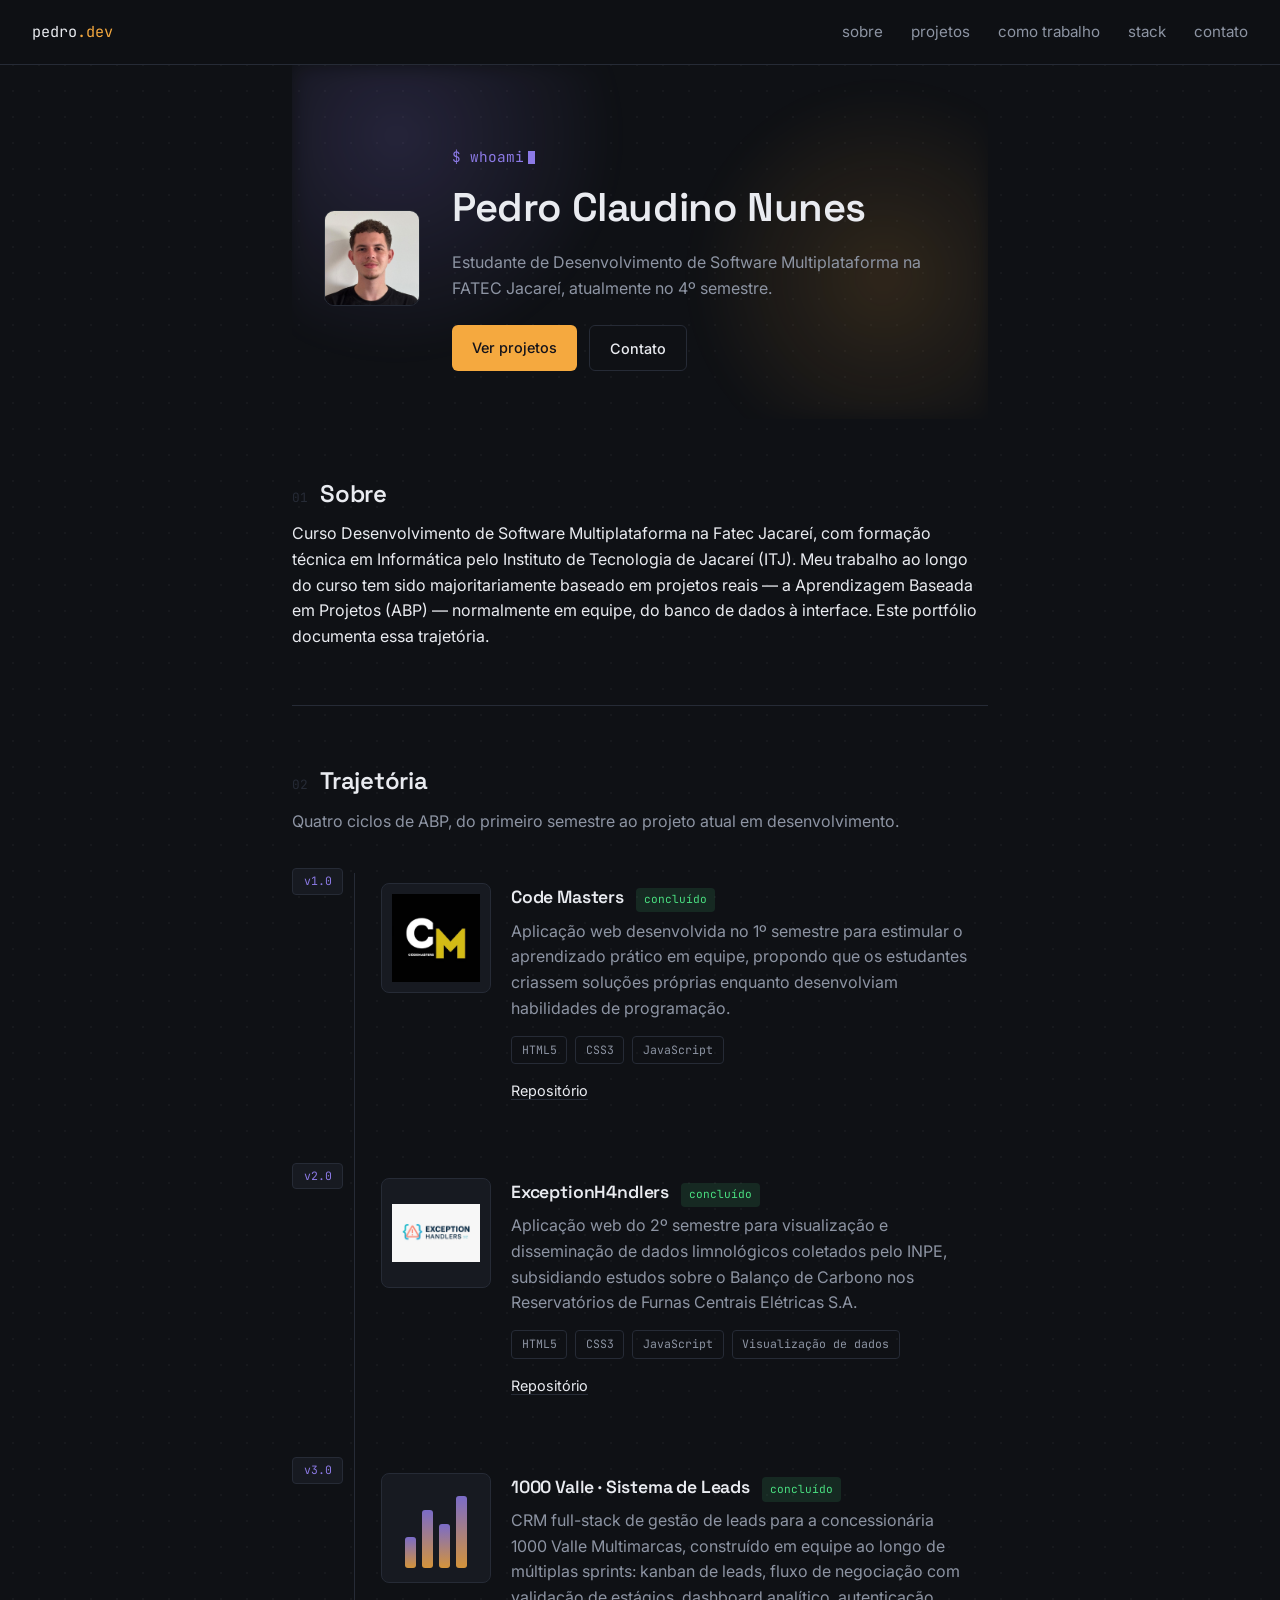
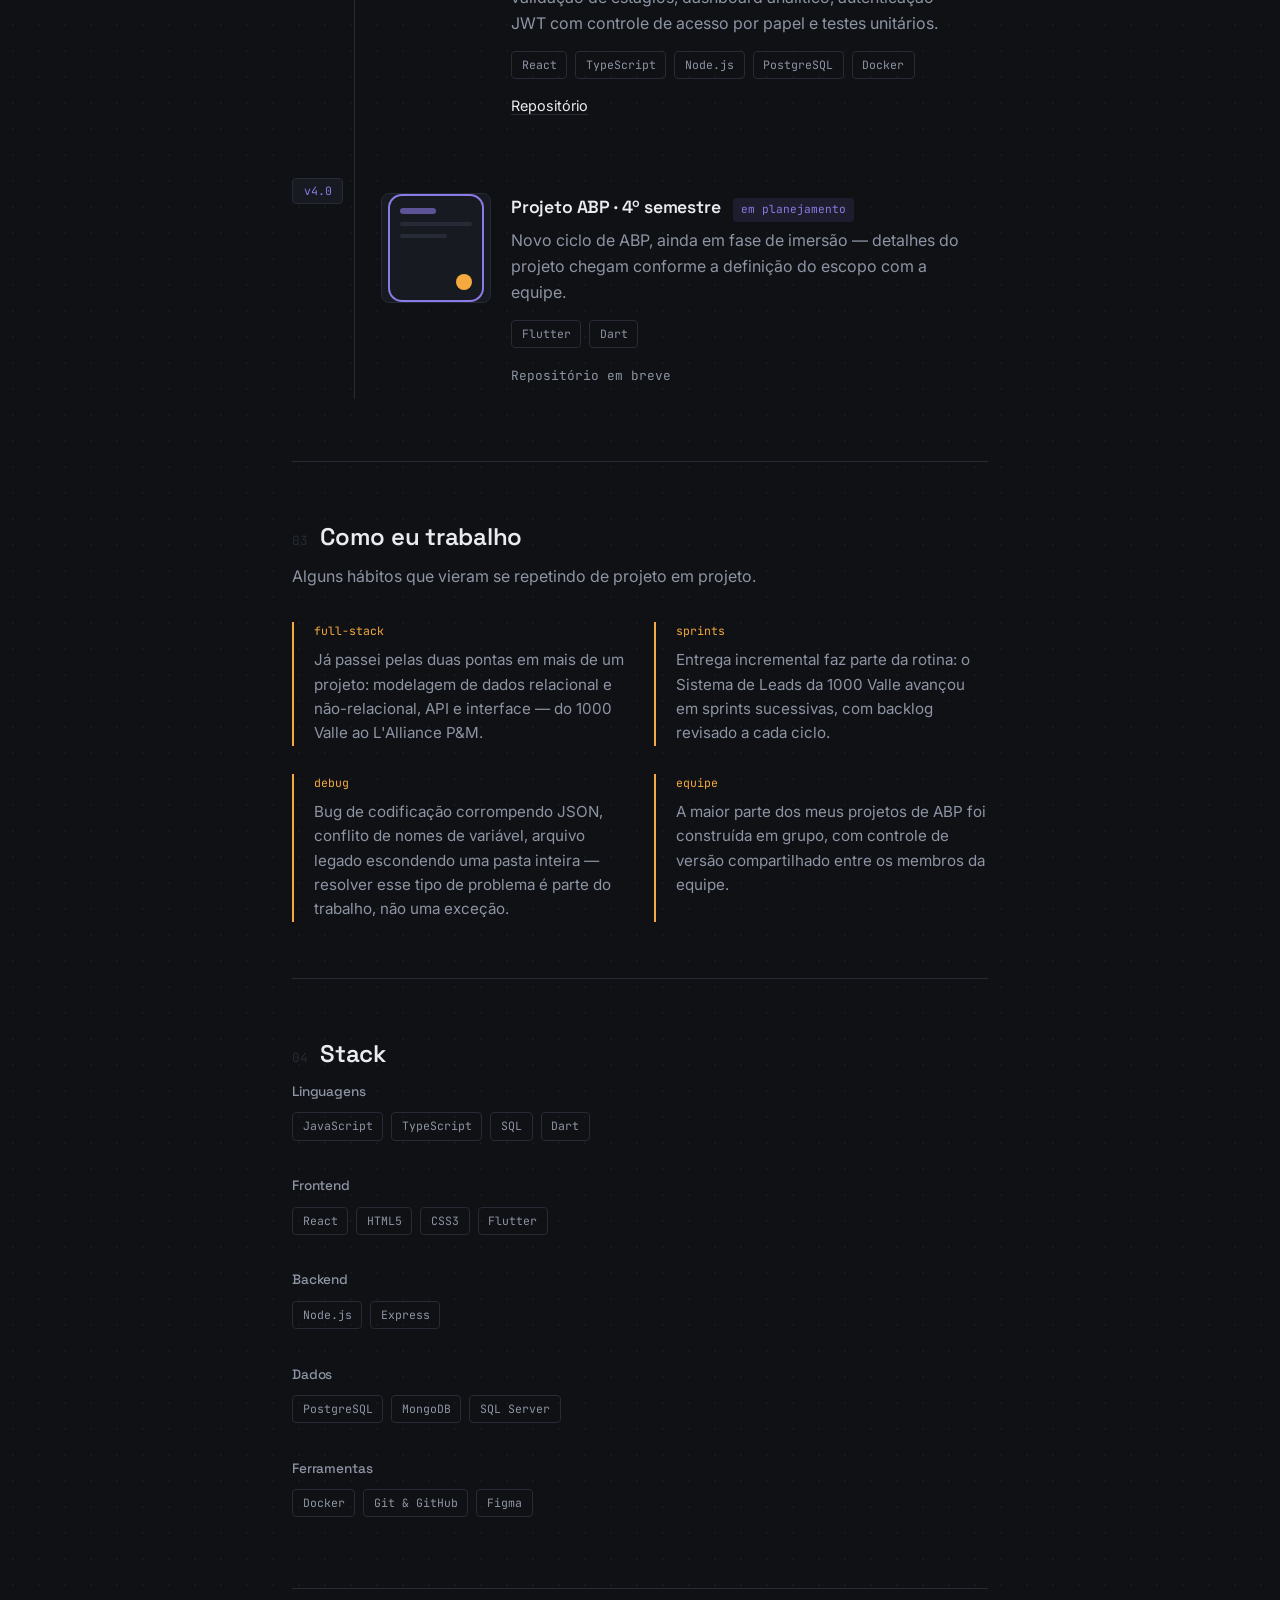
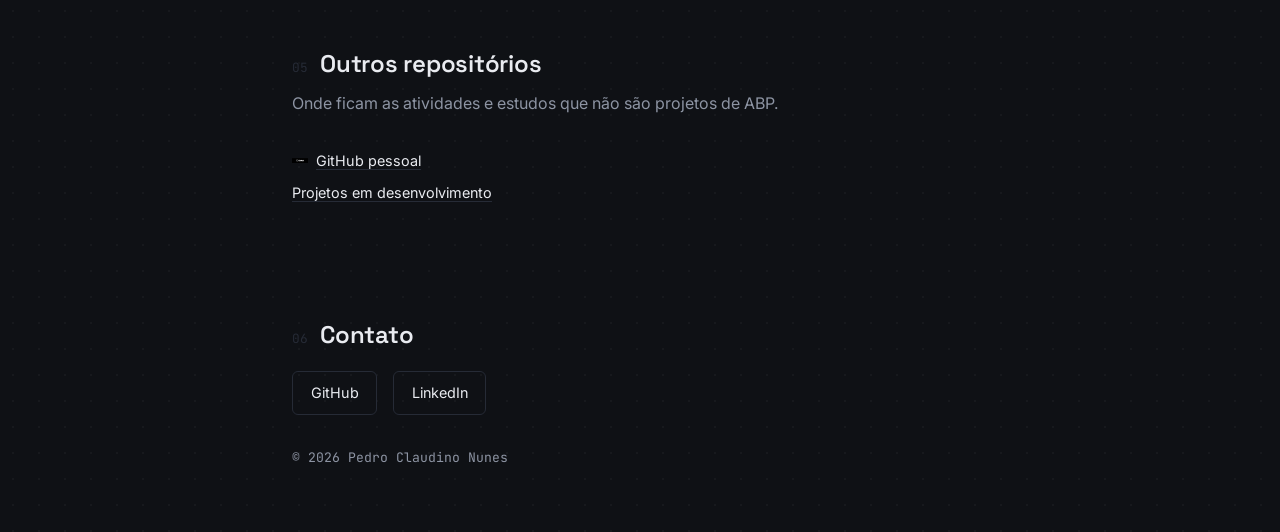
==== commit f4ebaf24: "Remove email link from footer Removed email link from the footer section." ====
--- a/docs/index.html
+++ b/docs/index.html
@@ -225,11 +225,10 @@
     </div>
     <div class="footer-links">
       <a href="https://github.com/PeClaudino2006" target="_blank">GitHub</a>
-      <a href="mailto:pedro.nunes11@fatec.sp.gov.br">E-mail</a>
       <a href="https://www.linkedin.com/in/pedro-claudino-0566472b9/" target="_blank">LinkedIn</a>
     </div>
     <p class="footer-note">© 2026 Pedro Claudino Nunes</p>
   </footer>
 
 </body>
-</html>+</html>
